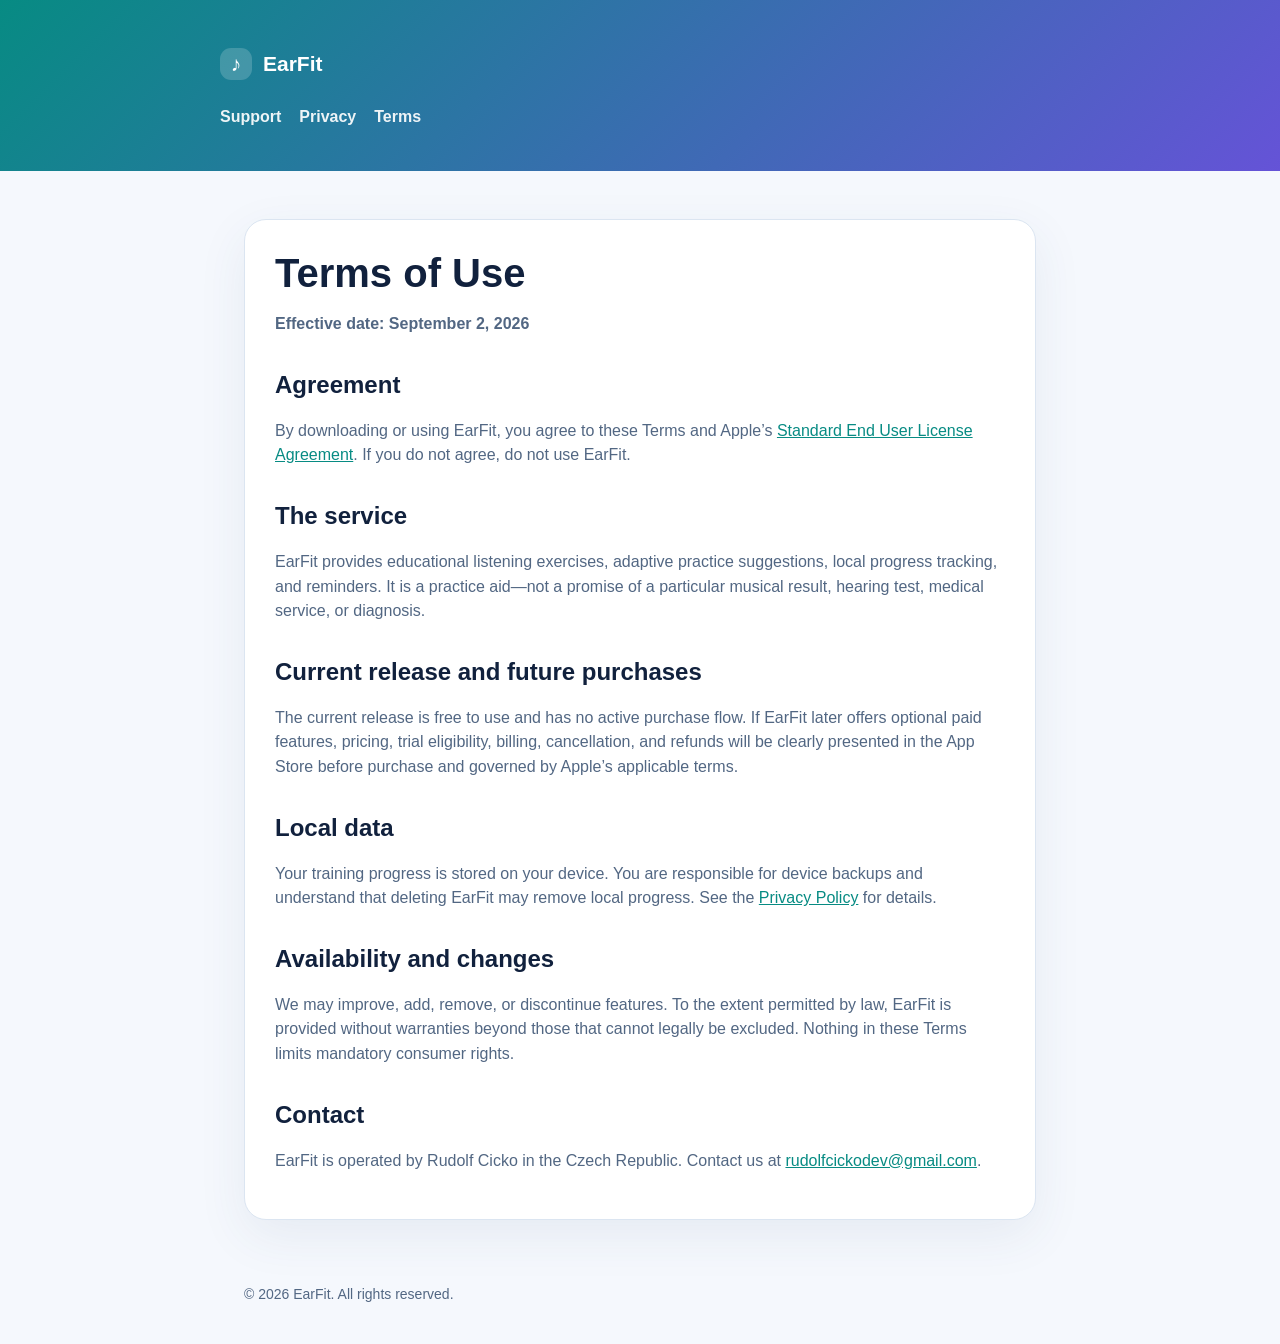
==== terms.html @ db133c87 "Publish EarFit support and legal pages" ====
<!doctype html>
<html lang="en">
  <head>
    <meta charset="utf-8">
    <meta name="viewport" content="width=device-width, initial-scale=1">
    <title>EarFit Terms of Use</title>
    <meta name="description" content="EarFit Terms of Use.">
    <link rel="stylesheet" href="styles.css">
  </head>
  <body>
    <header><div class="wrap"><div class="brand"><span class="brand-mark">♪</span> EarFit</div><nav aria-label="Site"><a href="index.html">Support</a><a href="privacy.html">Privacy</a><a href="terms.html">Terms</a></nav></div></header>
    <main><article class="card">
      <h1>Terms of Use</h1>
      <p><strong>Effective date: September 2, 2026</strong></p>
      <h2>Agreement</h2>
      <p>By downloading or using EarFit, you agree to these Terms and Apple’s <a href="https://www.apple.com/legal/internet-services/itunes/dev/stdeula/">Standard End User License Agreement</a>. If you do not agree, do not use EarFit.</p>
      <h2>The service</h2>
      <p>EarFit provides educational listening exercises, adaptive practice suggestions, local progress tracking, and reminders. It is a practice aid—not a promise of a particular musical result, hearing test, medical service, or diagnosis.</p>
      <h2>Current release and future purchases</h2>
      <p>The current release is free to use and has no active purchase flow. If EarFit later offers optional paid features, pricing, trial eligibility, billing, cancellation, and refunds will be clearly presented in the App Store before purchase and governed by Apple’s applicable terms.</p>
      <h2>Local data</h2>
      <p>Your training progress is stored on your device. You are responsible for device backups and understand that deleting EarFit may remove local progress. See the <a href="privacy.html">Privacy Policy</a> for details.</p>
      <h2>Availability and changes</h2>
      <p>We may improve, add, remove, or discontinue features. To the extent permitted by law, EarFit is provided without warranties beyond those that cannot legally be excluded. Nothing in these Terms limits mandatory consumer rights.</p>
      <h2>Contact</h2>
      <p>EarFit is operated by Rudolf Cicko in the Czech Republic. Contact us at <a href="mailto:rudolfcickodev@gmail.com">rudolfcickodev@gmail.com</a>.</p>
    </article></main>
    <footer>© 2026 EarFit. All rights reserved.</footer>
  </body>
</html>
---- styles.css ----
:root {
  color-scheme: light;
  --ink: #11213d;
  --muted: #526783;
  --teal: #078b83;
  --violet: #6553d7;
  --line: #dbe5f1;
  --wash: #f5f8fd;
}

* { box-sizing: border-box; }

body {
  margin: 0;
  font-family: -apple-system, BlinkMacSystemFont, "SF Pro Display", "Segoe UI", sans-serif;
  background: var(--wash);
  color: var(--ink);
  line-height: 1.55;
}

a { color: var(--teal); }

header {
  background: linear-gradient(135deg, #078b83 0%, #6553d7 100%);
  color: white;
  padding: 48px 24px 42px;
}

.wrap { max-width: 840px; margin: 0 auto; }

.brand { display: flex; align-items: center; gap: 11px; font-size: 21px; font-weight: 800; }
.brand-mark { width: 32px; height: 32px; border-radius: 11px; background: rgba(255,255,255,.18); display: grid; place-items: center; }

nav { display: flex; flex-wrap: wrap; gap: 18px; margin-top: 24px; }
nav a { color: white; font-weight: 650; text-decoration: none; opacity: .92; }
nav a:hover { opacity: 1; text-decoration: underline; }

main { max-width: 840px; margin: 0 auto; padding: 48px 24px 64px; }

.card {
  background: white;
  border: 1px solid var(--line);
  border-radius: 22px;
  padding: 30px;
  box-shadow: 0 16px 50px rgba(52, 79, 117, .08);
}

.hero h1 { font-size: clamp(34px, 8vw, 56px); line-height: 1.05; margin: 0 0 16px; }
.hero p { font-size: 20px; color: rgba(255,255,255,.9); max-width: 620px; margin: 0; }

h1, h2 { line-height: 1.15; }
h1 { margin: 0 0 14px; font-size: 40px; }
h2 { margin-top: 34px; font-size: 24px; }
p, li { color: var(--muted); }

.contact {
  background: linear-gradient(125deg, #e7f8f5, #eeeaff);
  border: 1px solid #d8d3f6;
  border-radius: 18px;
  padding: 24px;
  margin-top: 22px;
}

.button {
  display: inline-block;
  margin-top: 8px;
  padding: 12px 17px;
  color: white;
  background: linear-gradient(90deg, var(--teal), var(--violet));
  border-radius: 12px;
  font-weight: 750;
  text-decoration: none;
}

footer { max-width: 840px; margin: 0 auto; padding: 0 24px 38px; color: var(--muted); font-size: 14px; }

@media (max-width: 540px) {
  header { padding-top: 34px; }
  .card { padding: 23px; border-radius: 18px; }
  main { padding-top: 30px; }
}
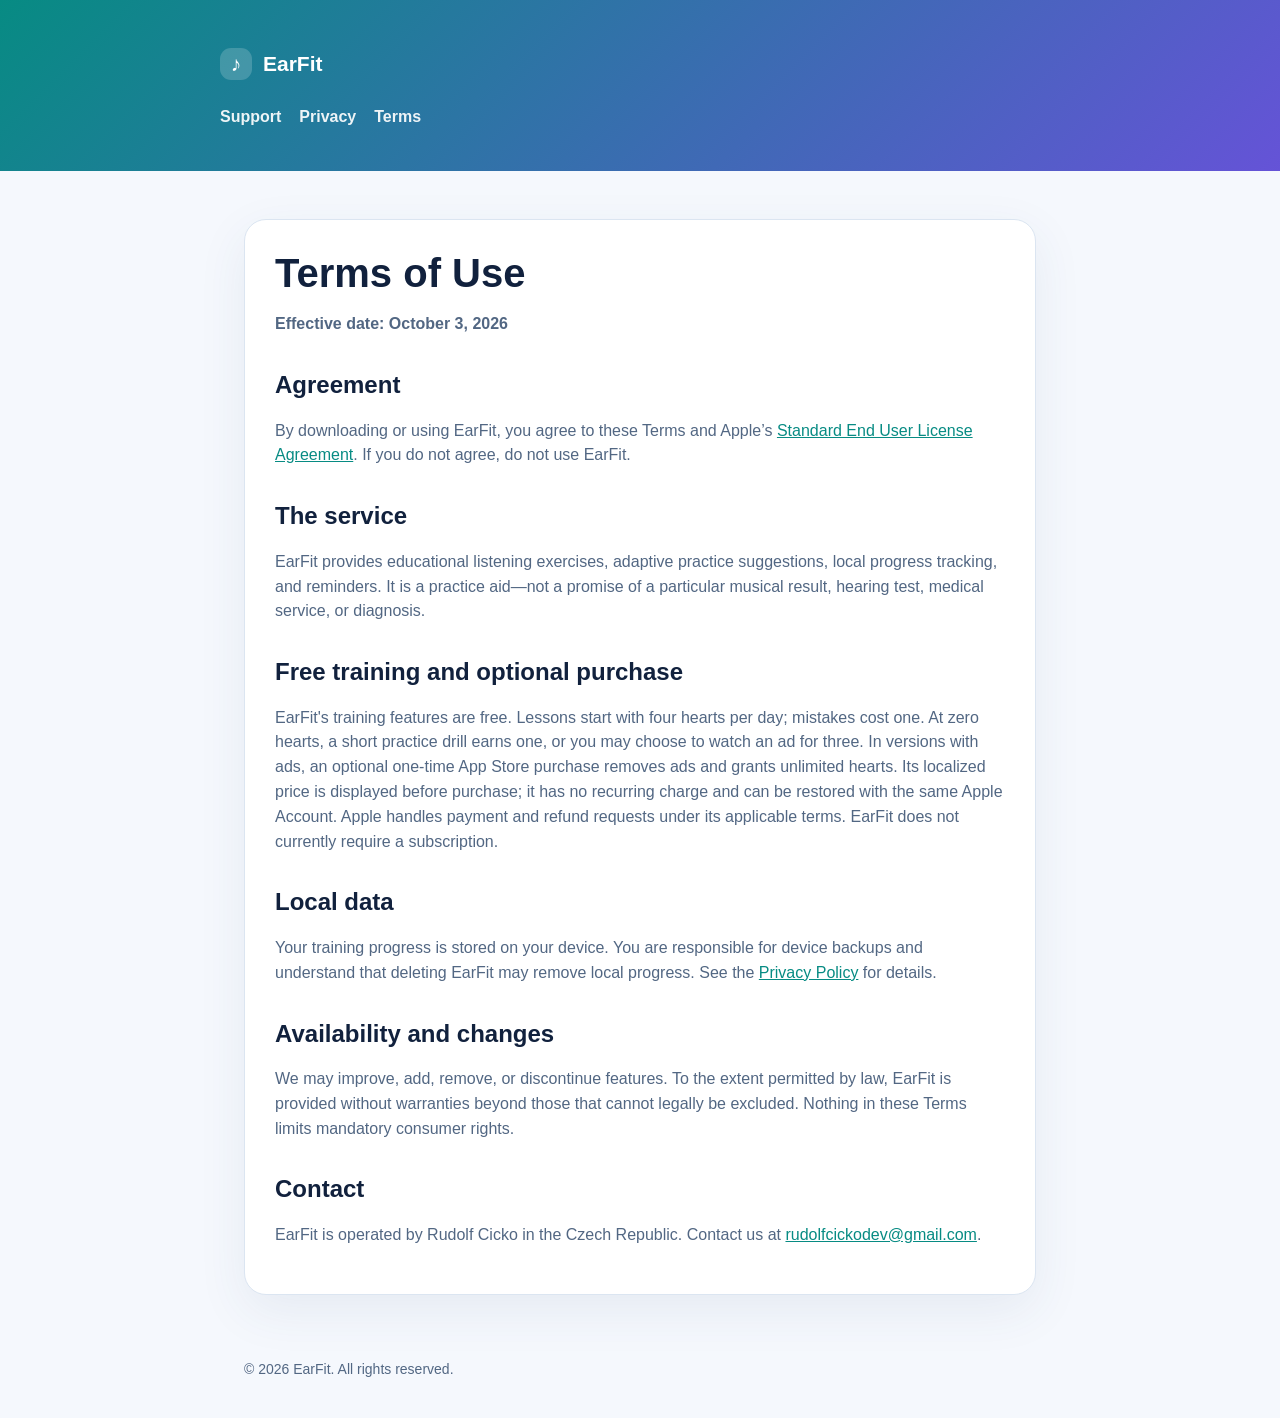
==== commit 5c0ed43a: "Update EarFit Terms for hearts and optional ad removal Updated the effective date and modified the s" ====
--- a/terms.html
+++ b/terms.html
@@ -11,13 +11,13 @@
     <header><div class="wrap"><div class="brand"><span class="brand-mark">♪</span> EarFit</div><nav aria-label="Site"><a href="index.html">Support</a><a href="privacy.html">Privacy</a><a href="terms.html">Terms</a></nav></div></header>
     <main><article class="card">
       <h1>Terms of Use</h1>
-      <p><strong>Effective date: September 2, 2026</strong></p>
+      <p><strong>Effective date: October 3, 2026</strong></p>
       <h2>Agreement</h2>
       <p>By downloading or using EarFit, you agree to these Terms and Apple’s <a href="https://www.apple.com/legal/internet-services/itunes/dev/stdeula/">Standard End User License Agreement</a>. If you do not agree, do not use EarFit.</p>
       <h2>The service</h2>
       <p>EarFit provides educational listening exercises, adaptive practice suggestions, local progress tracking, and reminders. It is a practice aid—not a promise of a particular musical result, hearing test, medical service, or diagnosis.</p>
-      <h2>Current release and future purchases</h2>
-      <p>The current release is free to use and has no active purchase flow. If EarFit later offers optional paid features, pricing, trial eligibility, billing, cancellation, and refunds will be clearly presented in the App Store before purchase and governed by Apple’s applicable terms.</p>
+      <h2>Free training and optional purchase</h2>
+      <p>EarFit's training features are free. Lessons start with four hearts per day; mistakes cost one. At zero hearts, a short practice drill earns one, or you may choose to watch an ad for three. In versions with ads, an optional one-time App Store purchase removes ads and grants unlimited hearts. Its localized price is displayed before purchase; it has no recurring charge and can be restored with the same Apple Account. Apple handles payment and refund requests under its applicable terms. EarFit does not currently require a subscription.</p>
       <h2>Local data</h2>
       <p>Your training progress is stored on your device. You are responsible for device backups and understand that deleting EarFit may remove local progress. See the <a href="privacy.html">Privacy Policy</a> for details.</p>
       <h2>Availability and changes</h2>
